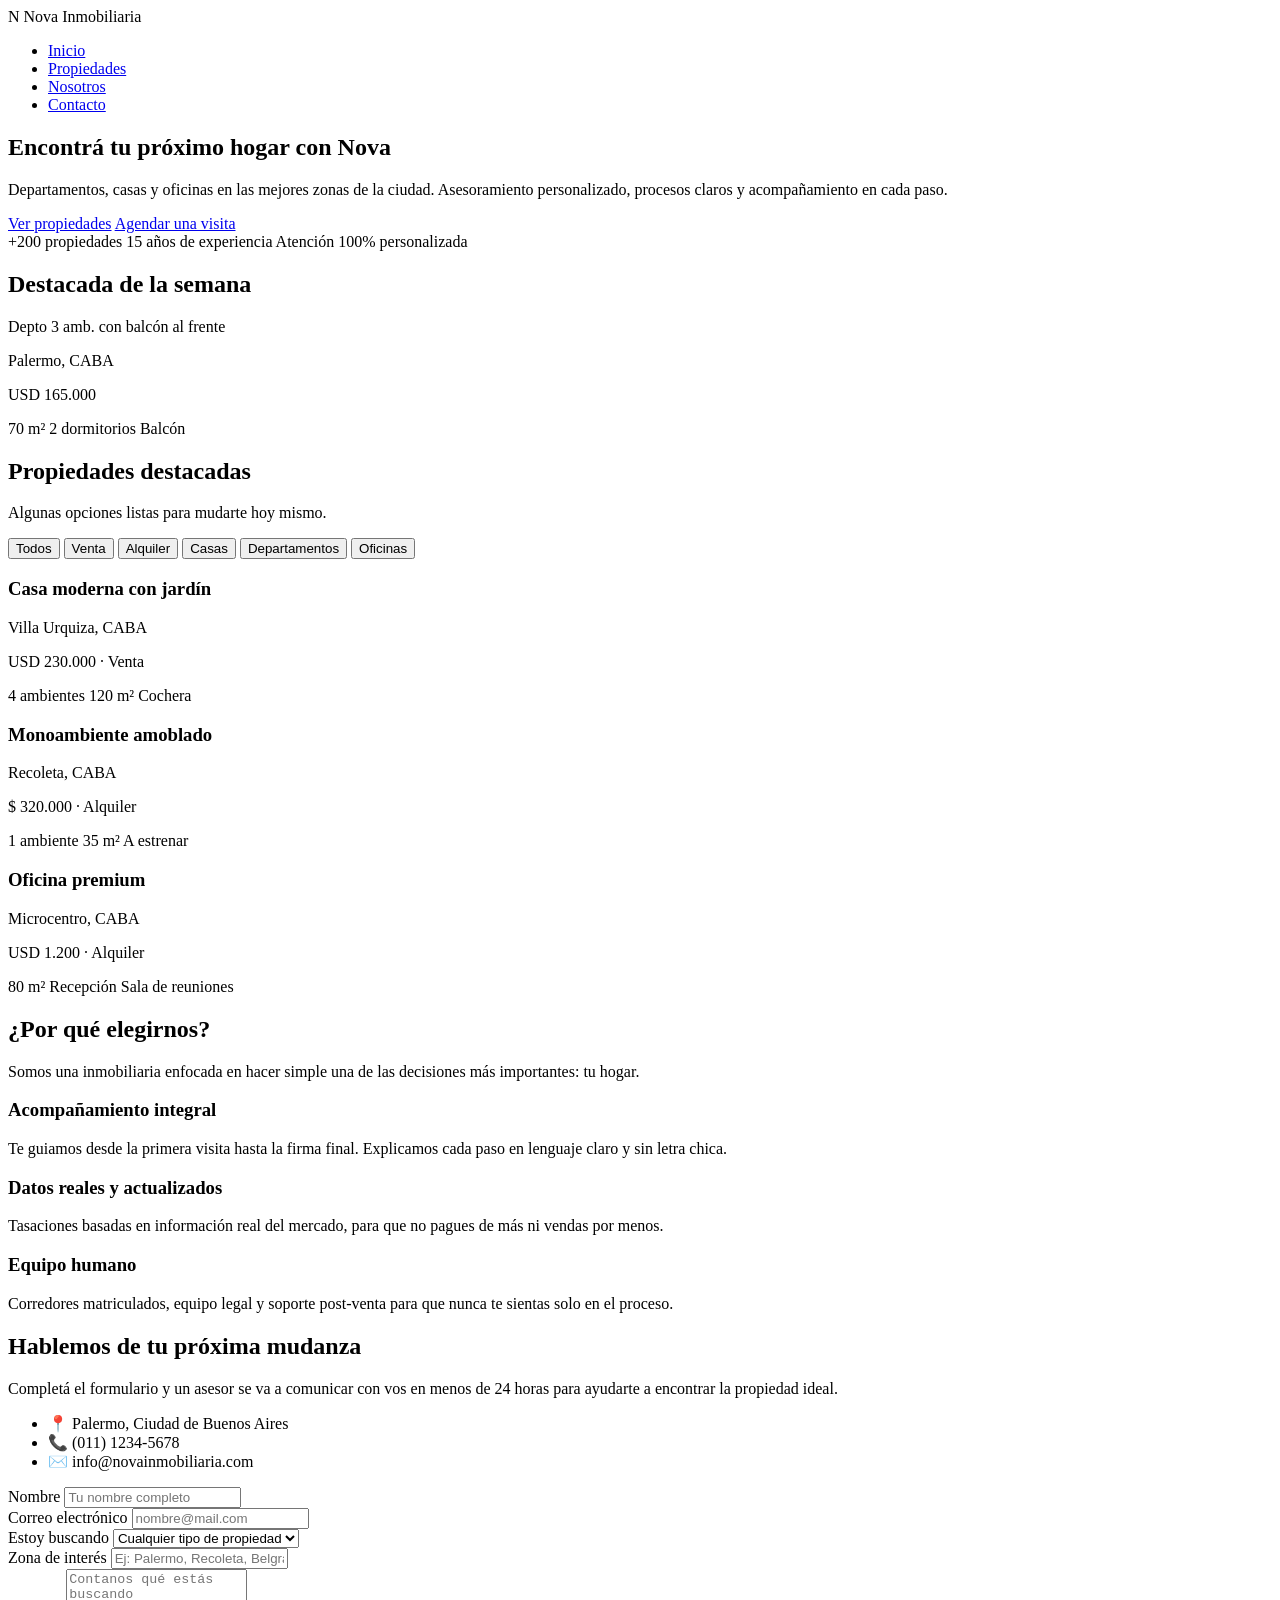
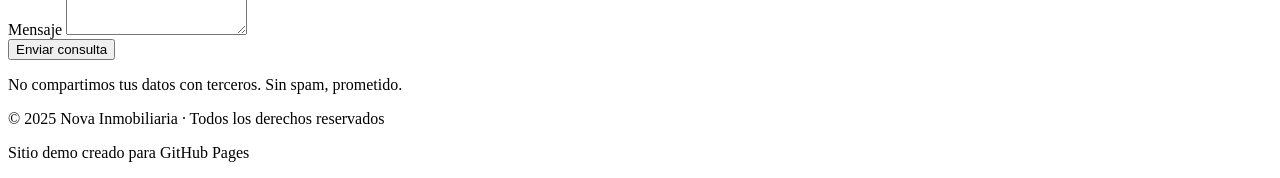
==== index.html @ 025285ea "Create index.html" ====
<!DOCTYPE html>
<html lang="es">
<head>
    <meta charset="UTF-8" />
    <meta name="viewport" content="width=device-width, initial-scale=1.0" />
    <title>Nova Inmobiliaria</title>
    <link rel="stylesheet" href="styles.css" />
    <!-- Google Fonts -->
    <link rel="preconnect" href="https://fonts.googleapis.com">
    <link rel="preconnect" href="https://fonts.gstatic.com" crossorigin>
    <link href="https://fonts.googleapis.com/css2?family=Poppins:wght@300;400;500;600;700&display=swap" rel="stylesheet">
</head>
<body>
    <!-- NAVBAR -->
    <header class="hero">
        <nav class="navbar">
            <div class="logo">
                <span class="logo-icon">N</span>
                <span class="logo-text">Nova Inmobiliaria</span>
            </div>
            <ul class="nav-links">
                <li><a href="#inicio">Inicio</a></li>
                <li><a href="#propiedades">Propiedades</a></li>
                <li><a href="#nosotros">Nosotros</a></li>
                <li><a href="#contacto">Contacto</a></li>
            </ul>
        </nav>

        <!-- HERO -->
        <section id="inicio" class="hero-content">
            <div class="hero-text">
                <h1>Encontrá tu próximo hogar con <span>Nova</span></h1>
                <p>
                    Departamentos, casas y oficinas en las mejores zonas de la ciudad.  
                    Asesoramiento personalizado, procesos claros y acompañamiento en cada paso.
                </p>
                <div class="hero-buttons">
                    <a href="#propiedades" class="btn primary">Ver propiedades</a>
                    <a href="#contacto" class="btn secondary">Agendar una visita</a>
                </div>
                <div class="hero-badges">
                    <span>+200 propiedades</span>
                    <span>15 años de experiencia</span>
                    <span>Atención 100% personalizada</span>
                </div>
            </div>
            <div class="hero-card">
                <div class="hero-card-image"></div>
                <div class="hero-card-body">
                    <h2>Destacada de la semana</h2>
                    <p class="hero-card-title">Depto 3 amb. con balcón al frente</p>
                    <p class="hero-card-location">Palermo, CABA</p>
                    <p class="hero-card-price">USD 165.000</p>
                    <div class="hero-card-tags">
                        <span>70 m²</span>
                        <span>2 dormitorios</span>
                        <span>Balcón</span>
                    </div>
                </div>
            </div>
        </section>
    </header>

    <main>
        <!-- PROPIEDADES -->
        <section id="propiedades" class="section properties">
            <div class="section-header">
                <h2>Propiedades destacadas</h2>
                <p>Algunas opciones listas para mudarte hoy mismo.</p>
            </div>

            <div class="filter-chip-container">
                <button class="chip chip-active">Todos</button>
                <button class="chip">Venta</button>
                <button class="chip">Alquiler</button>
                <button class="chip">Casas</button>
                <button class="chip">Departamentos</button>
                <button class="chip">Oficinas</button>
            </div>

            <div class="properties-grid">
                <!-- Card 1 -->
                <article class="property-card">
                    <div class="property-image property-image-1"></div>
                    <div class="property-body">
                        <h3>Casa moderna con jardín</h3>
                        <p class="property-location">Villa Urquiza, CABA</p>
                        <p class="property-price">USD 230.000 · Venta</p>
                        <div class="property-tags">
                            <span>4 ambientes</span>
                            <span>120 m²</span>
                            <span>Cochera</span>
                        </div>
                    </div>
                </article>

                <!-- Card 2 -->
                <article class="property-card">
                    <div class="property-image property-image-2"></div>
                    <div class="property-body">
                        <h3>Monoambiente amoblado</h3>
                        <p class="property-location">Recoleta, CABA</p>
                        <p class="property-price">$ 320.000 · Alquiler</p>
                        <div class="property-tags">
                            <span>1 ambiente</span>
                            <span>35 m²</span>
                            <span>A estrenar</span>
                        </div>
                    </div>
                </article>

                <!-- Card 3 -->
                <article class="property-card">
                    <div class="property-image property-image-3"></div>
                    <div class="property-body">
                        <h3>Oficina premium</h3>
                        <p class="property-location">Microcentro, CABA</p>
                        <p class="property-price">USD 1.200 · Alquiler</p>
                        <div class="property-tags">
                            <span>80 m²</span>
                            <span>Recepción</span>
                            <span>Sala de reuniones</span>
                        </div>
                    </div>
                </article>
            </div>
        </section>

        <!-- NOSOTROS -->
        <section id="nosotros" class="section about">
            <div class="section-header">
                <h2>¿Por qué elegirnos?</h2>
                <p>Somos una inmobiliaria enfocada en hacer simple una de las decisiones más importantes: tu hogar.</p>
            </div>

            <div class="about-grid">
                <div class="about-card">
                    <h3>Acompañamiento integral</h3>
                    <p>
                        Te guiamos desde la primera visita hasta la firma final.  
                        Explicamos cada paso en lenguaje claro y sin letra chica.
                    </p>
                </div>
                <div class="about-card">
                    <h3>Datos reales y actualizados</h3>
                    <p>
                        Tasaciones basadas en información real del mercado,  
                        para que no pagues de más ni vendas por menos.
                    </p>
                </div>
                <div class="about-card">
                    <h3>Equipo humano</h3>
                    <p>
                        Corredores matriculados, equipo legal y soporte post-venta  
                        para que nunca te sientas solo en el proceso.
                    </p>
                </div>
            </div>
        </section>

        <!-- CONTACTO -->
        <section id="contacto" class="section contact">
            <div class="contact-wrapper">
                <div class="contact-text">
                    <h2>Hablemos de tu próxima mudanza</h2>
                    <p>
                        Completá el formulario y un asesor se va a comunicar con vos 
                        en menos de 24 horas para ayudarte a encontrar la propiedad ideal.
                    </p>
                    <ul class="contact-list">
                        <li>📍 Palermo, Ciudad de Buenos Aires</li>
                        <li>📞 (011) 1234-5678</li>
                        <li>✉️ info@novainmobiliaria.com</li>
                    </ul>
                </div>

                <form class="contact-form">
                    <div class="form-row">
                        <div class="form-group">
                            <label for="nombre">Nombre</label>
                            <input type="text" id="nombre" name="nombre" placeholder="Tu nombre completo" required>
                        </div>
                        <div class="form-group">
                            <label for="email">Correo electrónico</label>
                            <input type="email" id="email" name="email" placeholder="nombre@mail.com" required>
                        </div>
                    </div>

                    <div class="form-row">
                        <div class="form-group">
                            <label for="tipo">Estoy buscando</label>
                            <select id="tipo" name="tipo">
                                <option value="cualquiera">Cualquier tipo de propiedad</option>
                                <option value="casa">Casa</option>
                                <option value="departamento">Departamento</option>
                                <option value="oficina">Oficina / Local</option>
                            </select>
                        </div>
                        <div class="form-group">
                            <label for="zona">Zona de interés</label>
                            <input type="text" id="zona" name="zona" placeholder="Ej: Palermo, Recoleta, Belgrano">
                        </div>
                    </div>

                    <div class="form-group">
                        <label for="mensaje">Mensaje</label>
                        <textarea id="mensaje" name="mensaje" rows="4" placeholder="Contanos qué estás buscando"></textarea>
                    </div>

                    <button type="submit" class="btn primary full-width">Enviar consulta</button>
                    <p class="form-note">No compartimos tus datos con terceros. Sin spam, prometido.</p>
                </form>
            </div>
        </section>
    </main>

    <footer class="footer">
        <p>© 2025 Nova Inmobiliaria · Todos los derechos reservados</p>
        <p class="footer-small">Sitio demo creado para GitHub Pages</p>
    </footer>
</body>
</html>
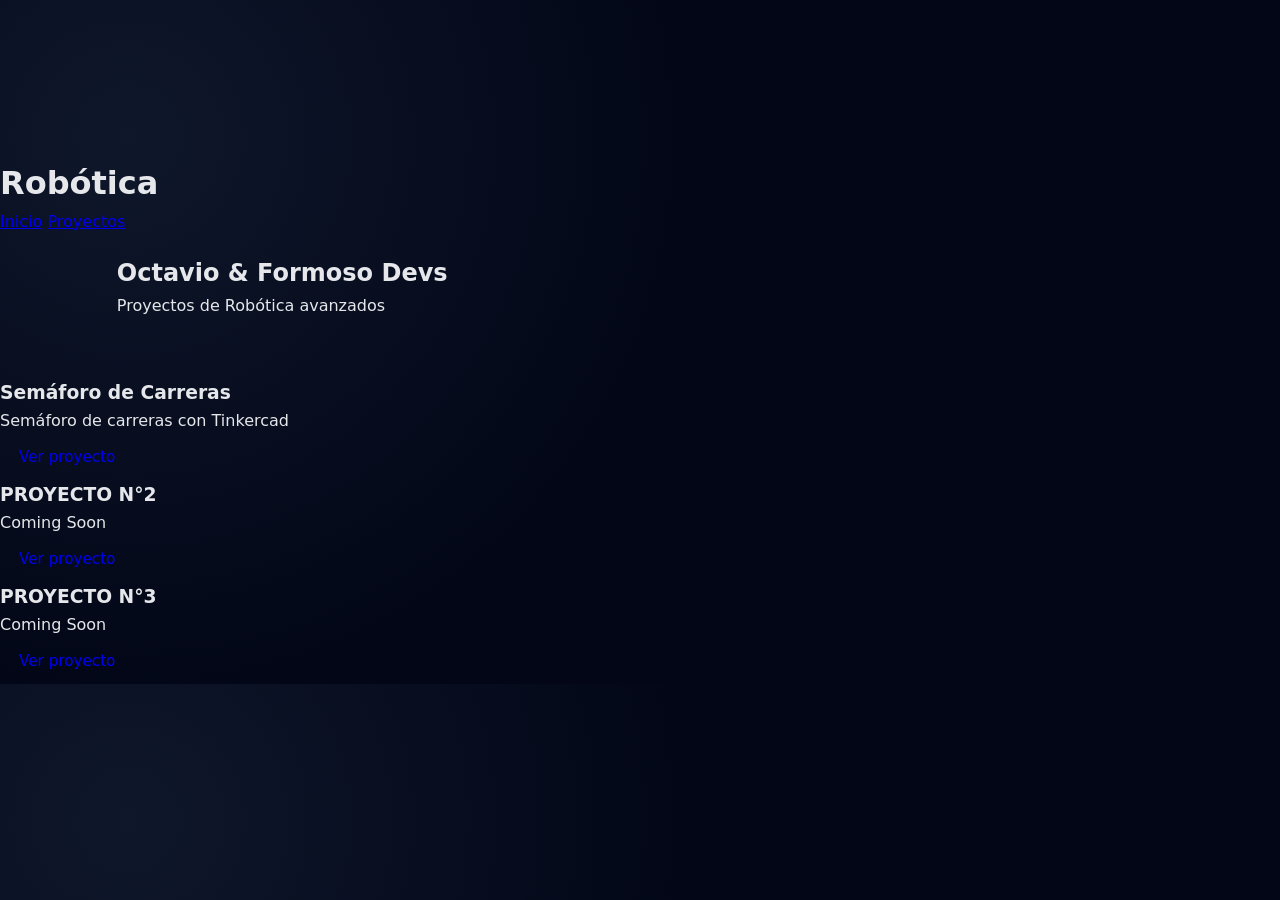
==== commit 91297bac: "Change title and branding from Nova Inmobiliaria to Robotics Studio" ====
--- a/index.html
+++ b/index.html
@@ -1,222 +1,53 @@
 <!DOCTYPE html>
 <html lang="es">
 <head>
-    <meta charset="UTF-8" />
-    <meta name="viewport" content="width=device-width, initial-scale=1.0" />
-    <title>Nova Inmobiliaria</title>
-    <link rel="stylesheet" href="styles.css" />
-    <!-- Google Fonts -->
-    <link rel="preconnect" href="https://fonts.googleapis.com">
-    <link rel="preconnect" href="https://fonts.gstatic.com" crossorigin>
-    <link href="https://fonts.googleapis.com/css2?family=Poppins:wght@300;400;500;600;700&display=swap" rel="stylesheet">
+  <meta charset="UTF-8">
+  <meta name="viewport" content="width=device-width, initial-scale=1.0">
+  <title>Robotics Studio</title>
+  <link rel="stylesheet" href="styles.css">
 </head>
 <body>
-    <!-- NAVBAR -->
-    <header class="hero">
-        <nav class="navbar">
-            <div class="logo">
-                <span class="logo-icon">N</span>
-                <span class="logo-text">Nova Inmobiliaria</span>
-            </div>
-            <ul class="nav-links">
-                <li><a href="#inicio">Inicio</a></li>
-                <li><a href="#propiedades">Propiedades</a></li>
-                <li><a href="#nosotros">Nosotros</a></li>
-                <li><a href="#contacto">Contacto</a></li>
-            </ul>
-        </nav>
 
-        <!-- HERO -->
-        <section id="inicio" class="hero-content">
-            <div class="hero-text">
-                <h1>Encontrá tu próximo hogar con <span>Nova</span></h1>
-                <p>
-                    Departamentos, casas y oficinas en las mejores zonas de la ciudad.  
-                    Asesoramiento personalizado, procesos claros y acompañamiento en cada paso.
-                </p>
-                <div class="hero-buttons">
-                    <a href="#propiedades" class="btn primary">Ver propiedades</a>
-                    <a href="#contacto" class="btn secondary">Agendar una visita</a>
-                </div>
-                <div class="hero-badges">
-                    <span>+200 propiedades</span>
-                    <span>15 años de experiencia</span>
-                    <span>Atención 100% personalizada</span>
-                </div>
-            </div>
-            <div class="hero-card">
-                <div class="hero-card-image"></div>
-                <div class="hero-card-body">
-                    <h2>Destacada de la semana</h2>
-                    <p class="hero-card-title">Depto 3 amb. con balcón al frente</p>
-                    <p class="hero-card-location">Palermo, CABA</p>
-                    <p class="hero-card-price">USD 165.000</p>
-                    <div class="hero-card-tags">
-                        <span>70 m²</span>
-                        <span>2 dormitorios</span>
-                        <span>Balcón</span>
-                    </div>
-                </div>
-            </div>
-        </section>
-    </header>
+<canvas id="bg"></canvas>
+<div class="cursor"></div>
 
-    <main>
-        <!-- PROPIEDADES -->
-        <section id="propiedades" class="section properties">
-            <div class="section-header">
-                <h2>Propiedades destacadas</h2>
-                <p>Algunas opciones listas para mudarte hoy mismo.</p>
-            </div>
+<header class="nav">
+  <h1 class="logo">Robótica</h1>
+  <nav>
+    <a href="#">Inicio</a>
+    <a href="#projects">Proyectos</a>
+  </nav>
+</header>
 
-            <div class="filter-chip-container">
-                <button class="chip chip-active">Todos</button>
-                <button class="chip">Venta</button>
-                <button class="chip">Alquiler</button>
-                <button class="chip">Casas</button>
-                <button class="chip">Departamentos</button>
-                <button class="chip">Oficinas</button>
-            </div>
+<section class="hero reveal">
+  <h2>Octavio & Formoso Devs</h2>
+  <p>Proyectos de Robótica avanzados</p>
+</section>
 
-            <div class="properties-grid">
-                <!-- Card 1 -->
-                <article class="property-card">
-                    <div class="property-image property-image-1"></div>
-                    <div class="property-body">
-                        <h3>Casa moderna con jardín</h3>
-                        <p class="property-location">Villa Urquiza, CABA</p>
-                        <p class="property-price">USD 230.000 · Venta</p>
-                        <div class="property-tags">
-                            <span>4 ambientes</span>
-                            <span>120 m²</span>
-                            <span>Cochera</span>
-                        </div>
-                    </div>
-                </article>
+<section id="projects" class="projects reveal">
+  <div class="grid">
 
-                <!-- Card 2 -->
-                <article class="property-card">
-                    <div class="property-image property-image-2"></div>
-                    <div class="property-body">
-                        <h3>Monoambiente amoblado</h3>
-                        <p class="property-location">Recoleta, CABA</p>
-                        <p class="property-price">$ 320.000 · Alquiler</p>
-                        <div class="property-tags">
-                            <span>1 ambiente</span>
-                            <span>35 m²</span>
-                            <span>A estrenar</span>
-                        </div>
-                    </div>
-                </article>
+    <div class="card">
+      <h3>Semáforo de Carreras</h3>
+      <p>Semáforo de carreras con Tinkercad</p>
+      <a href="proyecto1.html" class="btn">Ver proyecto</a>
+    </div>
 
-                <!-- Card 3 -->
-                <article class="property-card">
-                    <div class="property-image property-image-3"></div>
-                    <div class="property-body">
-                        <h3>Oficina premium</h3>
-                        <p class="property-location">Microcentro, CABA</p>
-                        <p class="property-price">USD 1.200 · Alquiler</p>
-                        <div class="property-tags">
-                            <span>80 m²</span>
-                            <span>Recepción</span>
-                            <span>Sala de reuniones</span>
-                        </div>
-                    </div>
-                </article>
-            </div>
-        </section>
+    <div class="card">
+      <h3>PROYECTO N°2</h3>
+      <p>Coming Soon</p>
+      <a href="#" class="btn">Ver proyecto</a>
+    </div>
 
-        <!-- NOSOTROS -->
-        <section id="nosotros" class="section about">
-            <div class="section-header">
-                <h2>¿Por qué elegirnos?</h2>
-                <p>Somos una inmobiliaria enfocada en hacer simple una de las decisiones más importantes: tu hogar.</p>
-            </div>
+    <div class="card">
+      <h3>PROYECTO N°3</h3>
+      <p>Coming Soon</p>
+      <a href="#" class="btn">Ver proyecto</a>
+    </div>
 
-            <div class="about-grid">
-                <div class="about-card">
-                    <h3>Acompañamiento integral</h3>
-                    <p>
-                        Te guiamos desde la primera visita hasta la firma final.  
-                        Explicamos cada paso en lenguaje claro y sin letra chica.
-                    </p>
-                </div>
-                <div class="about-card">
-                    <h3>Datos reales y actualizados</h3>
-                    <p>
-                        Tasaciones basadas en información real del mercado,  
-                        para que no pagues de más ni vendas por menos.
-                    </p>
-                </div>
-                <div class="about-card">
-                    <h3>Equipo humano</h3>
-                    <p>
-                        Corredores matriculados, equipo legal y soporte post-venta  
-                        para que nunca te sientas solo en el proceso.
-                    </p>
-                </div>
-            </div>
-        </section>
+  </div>
+</section>
 
-        <!-- CONTACTO -->
-        <section id="contacto" class="section contact">
-            <div class="contact-wrapper">
-                <div class="contact-text">
-                    <h2>Hablemos de tu próxima mudanza</h2>
-                    <p>
-                        Completá el formulario y un asesor se va a comunicar con vos 
-                        en menos de 24 horas para ayudarte a encontrar la propiedad ideal.
-                    </p>
-                    <ul class="contact-list">
-                        <li>📍 Palermo, Ciudad de Buenos Aires</li>
-                        <li>📞 (011) 1234-5678</li>
-                        <li>✉️ info@novainmobiliaria.com</li>
-                    </ul>
-                </div>
-
-                <form class="contact-form">
-                    <div class="form-row">
-                        <div class="form-group">
-                            <label for="nombre">Nombre</label>
-                            <input type="text" id="nombre" name="nombre" placeholder="Tu nombre completo" required>
-                        </div>
-                        <div class="form-group">
-                            <label for="email">Correo electrónico</label>
-                            <input type="email" id="email" name="email" placeholder="nombre@mail.com" required>
-                        </div>
-                    </div>
-
-                    <div class="form-row">
-                        <div class="form-group">
-                            <label for="tipo">Estoy buscando</label>
-                            <select id="tipo" name="tipo">
-                                <option value="cualquiera">Cualquier tipo de propiedad</option>
-                                <option value="casa">Casa</option>
-                                <option value="departamento">Departamento</option>
-                                <option value="oficina">Oficina / Local</option>
-                            </select>
-                        </div>
-                        <div class="form-group">
-                            <label for="zona">Zona de interés</label>
-                            <input type="text" id="zona" name="zona" placeholder="Ej: Palermo, Recoleta, Belgrano">
-                        </div>
-                    </div>
-
-                    <div class="form-group">
-                        <label for="mensaje">Mensaje</label>
-                        <textarea id="mensaje" name="mensaje" rows="4" placeholder="Contanos qué estás buscando"></textarea>
-                    </div>
-
-                    <button type="submit" class="btn primary full-width">Enviar consulta</button>
-                    <p class="form-note">No compartimos tus datos con terceros. Sin spam, prometido.</p>
-                </form>
-            </div>
-        </section>
-    </main>
-
-    <footer class="footer">
-        <p>© 2025 Nova Inmobiliaria · Todos los derechos reservados</p>
-        <p class="footer-small">Sitio demo creado para GitHub Pages</p>
-    </footer>
+<script src="script.js"></script>
 </body>
 </html>
--- a/styles.css
+++ b/styles.css
@@ -0,0 +1,582 @@
+/* VARIABLES Y ESTILOS GENERALES */
+
+:root {
+    --bg: #050816;
+    --bg-soft: #0b1120;
+    --card: #0f172a;
+    --primary: #34d399;
+    --primary-soft: rgba(52, 211, 153, 0.12);
+    --accent: #38bdf8;
+    --text: #e5e7eb;
+    --muted: #9ca3af;
+    --border: #1f2937;
+    --radius-lg: 18px;
+    --radius-xl: 24px;
+    --shadow-soft: 0 18px 40px rgba(0, 0, 0, 0.55);
+    --shadow-card: 0 18px 30px rgba(15, 23, 42, 0.65);
+}
+
+*,
+*::before,
+*::after {
+    box-sizing: border-box;
+    margin: 0;
+    padding: 0;
+}
+
+html {
+    scroll-behavior: smooth;
+}
+
+body {
+    font-family: "Poppins", system-ui, -apple-system, BlinkMacSystemFont, sans-serif;
+    background: radial-gradient(circle at 10% 20%, #0f172a 0, #020617 45%, #020617 100%);
+    color: var(--text);
+    line-height: 1.6;
+}
+
+/* UTILIDADES */
+
+.section {
+    padding: 80px 6vw;
+    max-width: 1200px;
+    margin: 0 auto;
+}
+
+.section-header {
+    text-align: center;
+    margin-bottom: 32px;
+}
+
+.section-header h2 {
+    font-size: 2rem;
+    margin-bottom: 8px;
+}
+
+.section-header p {
+    color: var(--muted);
+}
+
+/* NAVBAR & HERO */
+
+.hero {
+    padding: 20px 6vw 60px;
+    max-width: 1200px;
+    margin: 0 auto;
+}
+
+.navbar {
+    display: flex;
+    justify-content: space-between;
+    align-items: center;
+    margin-bottom: 28px;
+}
+
+.logo {
+    display: flex;
+    align-items: center;
+    gap: 10px;
+}
+
+.logo-icon {
+    width: 34px;
+    height: 34px;
+    border-radius: 12px;
+    background: linear-gradient(135deg, var(--primary), var(--accent));
+    display: inline-flex;
+    align-items: center;
+    justify-content: center;
+    font-weight: 700;
+    color: #020617;
+    box-shadow: 0 10px 25px rgba(52, 211, 153, 0.5);
+}
+
+.logo-text {
+    font-weight: 600;
+    letter-spacing: 0.04em;
+}
+
+.nav-links {
+    list-style: none;
+    display: flex;
+    gap: 24px;
+}
+
+.nav-links a {
+    text-decoration: none;
+    color: var(--muted);
+    font-size: 0.95rem;
+    position: relative;
+    transition: color 0.2s ease;
+}
+
+.nav-links a::after {
+    content: "";
+    position: absolute;
+    left: 0;
+    bottom: -4px;
+    width: 0;
+    height: 2px;
+    background: linear-gradient(90deg, var(--primary), var(--accent));
+    transition: width 0.2s ease;
+}
+
+.nav-links a:hover {
+    color: var(--text);
+}
+
+.nav-links a:hover::after {
+    width: 100%;
+}
+
+/* HERO CONTENT */
+
+.hero-content {
+    display: grid;
+    grid-template-columns: minmax(0, 1.3fr) minmax(0, 1fr);
+    gap: 32px;
+    align-items: center;
+    margin-top: 30px;
+}
+
+.hero-text h1 {
+    font-size: clamp(2.2rem, 3vw, 2.8rem);
+    margin-bottom: 14px;
+}
+
+.hero-text h1 span {
+    background: linear-gradient(135deg, var(--primary), var(--accent));
+    -webkit-background-clip: text;
+    color: transparent;
+}
+
+.hero-text p {
+    color: var(--muted);
+    max-width: 480px;
+    margin-bottom: 18px;
+}
+
+.hero-buttons {
+    display: flex;
+    flex-wrap: wrap;
+    gap: 12px;
+    margin-bottom: 16px;
+}
+
+.btn {
+    padding: 10px 18px;
+    border-radius: 999px;
+    border: 1px solid transparent;
+    font-size: 0.95rem;
+    cursor: pointer;
+    text-decoration: none;
+    display: inline-flex;
+    align-items: center;
+    justify-content: center;
+    gap: 6px;
+    transition: transform 0.15s ease, box-shadow 0.15s ease, background 0.15s ease, border-color 0.15s ease, color 0.15s ease;
+}
+
+.btn.primary {
+    background: linear-gradient(135deg, var(--primary), var(--accent));
+    color: #020617;
+    box-shadow: 0 10px 25px rgba(52, 211, 153, 0.5);
+}
+
+.btn.primary:hover {
+    transform: translateY(-1px);
+    box-shadow: 0 15px 35px rgba(52, 211, 153, 0.7);
+}
+
+.btn.secondary {
+    background: rgba(15, 23, 42, 0.8);
+    border-color: rgba(148, 163, 184, 0.5);
+    color: var(--text);
+}
+
+.btn.secondary:hover {
+    background: rgba(15, 23, 42, 1);
+    transform: translateY(-1px);
+}
+
+.btn.full-width {
+    width: 100%;
+}
+
+.hero-badges {
+    display: flex;
+    flex-wrap: wrap;
+    gap: 8px;
+    margin-top: 8px;
+}
+
+.hero-badges span {
+    font-size: 0.75rem;
+    padding: 6px 10px;
+    border-radius: 999px;
+    background: rgba(15, 23, 42, 0.9);
+    border: 1px solid rgba(148, 163, 184, 0.4);
+    color: var(--muted);
+}
+
+/* HERO CARD */
+
+.hero-card {
+    background: radial-gradient(circle at top left, rgba(56, 189, 248, 0.16), rgba(15, 23, 42, 1));
+    border-radius: 26px;
+    padding: 10px 10px 16px;
+    box-shadow: var(--shadow-soft);
+    border: 1px solid rgba(15, 23, 42, 0.9);
+}
+
+.hero-card-image {
+    height: 160px;
+    border-radius: 20px;
+    background-image: url("https://images.unsplash.com/photo-1600596542815-ffad4c1539a9?auto=format&fit=crop&w=900&q=80");
+    background-size: cover;
+    background-position: center;
+    margin-bottom: 12px;
+}
+
+.hero-card-body {
+    padding: 4px 4px 0;
+}
+
+.hero-card h2 {
+    font-size: 0.9rem;
+    text-transform: uppercase;
+    letter-spacing: 0.15em;
+    color: var(--muted);
+    margin-bottom: 6px;
+}
+
+.hero-card-title {
+    font-size: 1.05rem;
+    font-weight: 600;
+}
+
+.hero-card-location {
+    color: var(--muted);
+    font-size: 0.9rem;
+    margin-bottom: 4px;
+}
+
+.hero-card-price {
+    font-weight: 600;
+    margin-bottom: 6px;
+}
+
+.hero-card-tags {
+    display: flex;
+    flex-wrap: wrap;
+    gap: 6px;
+}
+
+.hero-card-tags span {
+    font-size: 0.75rem;
+    padding: 4px 8px;
+    border-radius: 999px;
+    background: rgba(15, 23, 42, 0.9);
+    border: 1px solid rgba(148, 163, 184, 0.4);
+    color: var(--muted);
+}
+
+/* PROPIEDADES */
+
+.filter-chip-container {
+    display: flex;
+    flex-wrap: wrap;
+    gap: 10px;
+    justify-content: center;
+    margin-bottom: 24px;
+}
+
+.chip {
+    border-radius: 999px;
+    padding: 6px 14px;
+    font-size: 0.85rem;
+    background: rgba(15, 23, 42, 0.8);
+    border: 1px solid rgba(148, 163, 184, 0.5);
+    color: var(--muted);
+    cursor: pointer;
+    transition: background 0.15s ease, color 0.15s ease, border-color 0.15s ease, transform 0.15s ease;
+}
+
+.chip:hover {
+    transform: translateY(-1px);
+}
+
+.chip-active {
+    background: var(--primary-soft);
+    border-color: var(--primary);
+    color: var(--text);
+}
+
+.properties-grid {
+    display: grid;
+    grid-template-columns: repeat(3, minmax(0, 1fr));
+    gap: 20px;
+}
+
+.property-card {
+    background: var(--card);
+    border-radius: var(--radius-lg);
+    overflow: hidden;
+    box-shadow: var(--shadow-card);
+    border: 1px solid rgba(30, 64, 175, 0.6);
+    transition: transform 0.18s ease, box-shadow 0.18s ease, border-color 0.18s ease;
+}
+
+.property-card:hover {
+    transform: translateY(-4px);
+    border-color: var(--primary);
+    box-shadow: 0 22px 40px rgba(15, 23, 42, 0.9);
+}
+
+.property-image {
+    height: 160px;
+    background-size: cover;
+    background-position: center;
+}
+
+.property-image-1 {
+    background-image: url("https://images.unsplash.com/photo-1600607687920-4e2a534a9ed9?auto=format&fit=crop&w=900&q=80");
+}
+
+.property-image-2 {
+    background-image: url("https://images.unsplash.com/photo-1512914890250-353c97c9e7e2?auto=format&fit=crop&w=900&q=80");
+}
+
+.property-image-3 {
+    background-image: url("https://images.unsplash.com/photo-1505693416388-ac5ce068fe85?auto=format&fit=crop&w=900&q=80");
+}
+
+.property-body {
+    padding: 14px 14px 16px;
+}
+
+.property-body h3 {
+    font-size: 1rem;
+    margin-bottom: 4px;
+}
+
+.property-location {
+    font-size: 0.9rem;
+    color: var(--muted);
+    margin-bottom: 6px;
+}
+
+.property-price {
+    font-size: 0.95rem;
+    font-weight: 500;
+    margin-bottom: 8px;
+}
+
+.property-tags {
+    display: flex;
+    flex-wrap: wrap;
+    gap: 6px;
+}
+
+.property-tags span {
+    font-size: 0.75rem;
+    padding: 4px 8px;
+    border-radius: 999px;
+    background: rgba(15, 23, 42, 0.9);
+    border: 1px solid rgba(148, 163, 184, 0.4);
+    color: var(--muted);
+}
+
+/* NOSOTROS */
+
+.about-grid {
+    display: grid;
+    grid-template-columns: repeat(3, minmax(0, 1fr));
+    gap: 18px;
+}
+
+.about-card {
+    background: var(--card);
+    padding: 18px;
+    border-radius: var(--radius-lg);
+    border: 1px solid var(--border);
+    box-shadow: var(--shadow-card);
+}
+
+.about-card h3 {
+    font-size: 1rem;
+    margin-bottom: 6px;
+}
+
+.about-card p {
+    font-size: 0.9rem;
+    color: var(--muted);
+}
+
+/* CONTACTO */
+
+.contact {
+    padding-bottom: 90px;
+}
+
+.contact-wrapper {
+    background: radial-gradient(circle at top left, rgba(52, 211, 153, 0.18), rgba(15, 23, 42, 1));
+    border-radius: var(--radius-xl);
+    padding: 28px 24px;
+    display: grid;
+    grid-template-columns: minmax(0, 1.1fr) minmax(0, 1.2fr);
+    gap: 24px;
+    box-shadow: var(--shadow-soft);
+    border: 1px solid rgba(30, 64, 175, 0.8);
+}
+
+.contact-text h2 {
+    font-size: 1.6rem;
+    margin-bottom: 6px;
+}
+
+.contact-text p {
+    color: var(--muted);
+    font-size: 0.95rem;
+    margin-bottom: 10px;
+}
+
+.contact-list {
+    list-style: none;
+    color: var(--text);
+    font-size: 0.9rem;
+}
+
+.contact-list li {
+    margin-bottom: 4px;
+}
+
+.contact-form {
+    background: rgba(15, 23, 42, 0.9);
+    padding: 18px 16px 16px;
+    border-radius: var(--radius-lg);
+    border: 1px solid rgba(30, 64, 175, 0.8);
+}
+
+.form-row {
+    display: grid;
+    grid-template-columns: repeat(2, minmax(0, 1fr));
+    gap: 12px;
+    margin-bottom: 12px;
+}
+
+.form-group {
+    display: flex;
+    flex-direction: column;
+    gap: 4px;
+    margin-bottom: 10px;
+}
+
+.form-group label {
+    font-size: 0.8rem;
+    color: var(--muted);
+}
+
+input,
+select,
+textarea {
+    background: rgba(15, 23, 42, 0.9);
+    border-radius: 10px;
+    border: 1px solid rgba(55, 65, 81, 0.9);
+    padding: 8px 10px;
+    color: var(--text);
+    font-family: inherit;
+    font-size: 0.9rem;
+    outline: none;
+    transition: border-color 0.15s ease, box-shadow 0.15s ease, background 0.15s ease;
+}
+
+input:focus,
+select:focus,
+textarea:focus {
+    border-color: var(--primary);
+    box-shadow: 0 0 0 1px rgba(52, 211, 153, 0.5);
+    background: rgba(15, 23, 42, 1);
+}
+
+textarea {
+    resize: vertical;
+    min-height: 80px;
+}
+
+.form-note {
+    margin-top: 6px;
+    font-size: 0.75rem;
+    color: var(--muted);
+}
+
+/* FOOTER */
+
+.footer {
+    border-top: 1px solid var(--border);
+    padding: 18px 6vw 26px;
+    text-align: center;
+    font-size: 0.8rem;
+    color: var(--muted);
+    background: radial-gradient(circle at top, rgba(30, 64, 175, 0.15), #020617 55%);
+}
+
+.footer-small {
+    font-size: 0.75rem;
+    opacity: 0.7;
+}
+
+/* RESPONSIVE */
+
+@media (max-width: 900px) {
+    .hero-content {
+        grid-template-columns: minmax(0, 1fr);
+    }
+
+    .hero-card {
+        max-width: 380px;
+        margin: 0 auto;
+    }
+
+    .properties-grid {
+        grid-template-columns: repeat(2, minmax(0, 1fr));
+    }
+
+    .about-grid {
+        grid-template-columns: repeat(2, minmax(0, 1fr));
+    }
+
+    .contact-wrapper {
+        grid-template-columns: minmax(0, 1fr);
+    }
+}
+
+@media (max-width: 700px) {
+    .navbar {
+        flex-direction: column;
+        align-items: flex-start;
+        gap: 10px;
+    }
+
+    .nav-links {
+        flex-wrap: wrap;
+        gap: 12px;
+        font-size: 0.9rem;
+    }
+
+    .section {
+        padding-inline: 5vw;
+    }
+
+    .properties-grid {
+        grid-template-columns: minmax(0, 1fr);
+    }
+
+    .about-grid {
+        grid-template-columns: minmax(0, 1fr);
+    }
+
+    .form-row {
+        grid-template-columns: minmax(0, 1fr);
+    }
+}
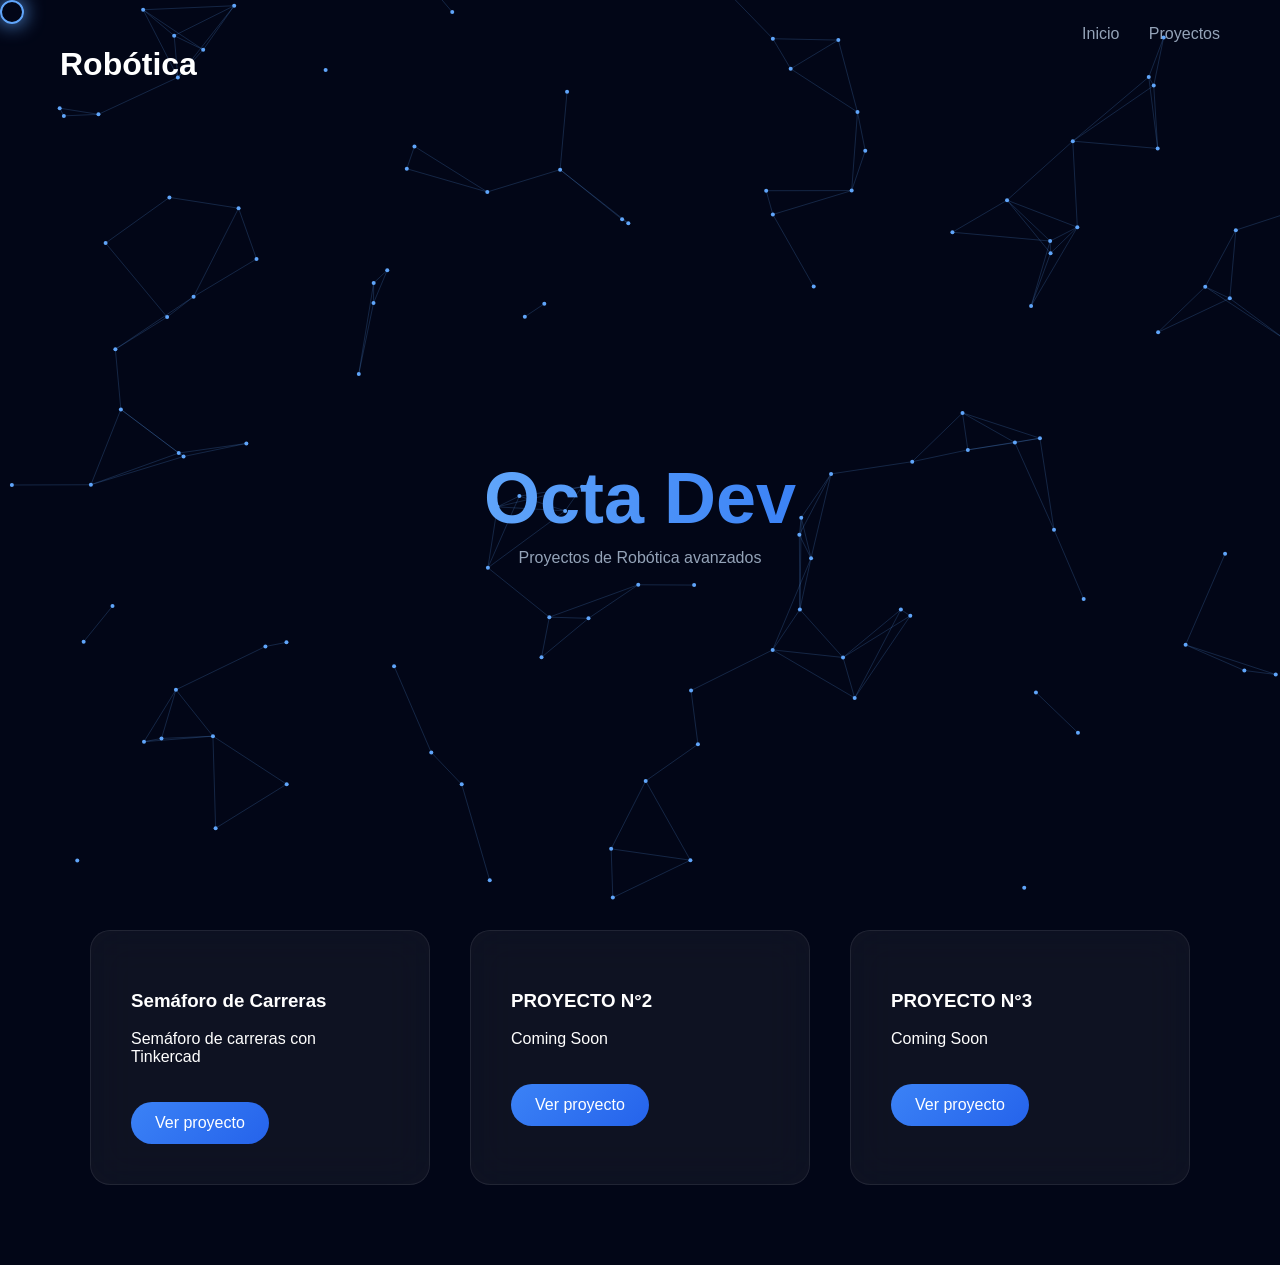
==== commit e00ef8a6: "Update header from 'Octavio & Formoso Devs' to 'Octa Dev'" ====
--- a/index.html
+++ b/index.html
@@ -20,7 +20,7 @@
 </header>
 
 <section class="hero reveal">
-  <h2>Octavio & Formoso Devs</h2>
+  <h2>Octa Dev</h2>
   <p>Proyectos de Robótica avanzados</p>
 </section>
 
--- a/styles.css
+++ b/styles.css
@@ -1,582 +1,144 @@
-/* VARIABLES Y ESTILOS GENERALES */
-
-:root {
-    --bg: #050816;
-    --bg-soft: #0b1120;
-    --card: #0f172a;
-    --primary: #34d399;
-    --primary-soft: rgba(52, 211, 153, 0.12);
-    --accent: #38bdf8;
-    --text: #e5e7eb;
-    --muted: #9ca3af;
-    --border: #1f2937;
-    --radius-lg: 18px;
-    --radius-xl: 24px;
-    --shadow-soft: 0 18px 40px rgba(0, 0, 0, 0.55);
-    --shadow-card: 0 18px 30px rgba(15, 23, 42, 0.65);
+body {
+  margin: 0;
+  font-family: -apple-system, BlinkMacSystemFont, sans-serif;
+  background: #020617;
+  color: white;
+  overflow-x: hidden;
 }
 
-*,
-*::before,
-*::after {
-    box-sizing: border-box;
-    margin: 0;
-    padding: 0;
+/* CANVAS */
+canvas {
+  position: fixed;
+  top: 0;
+  left: 0;
+  z-index: -1;
 }
 
-html {
-    scroll-behavior: smooth;
+/* NAV */
+.nav {
+  display: flex;
+  justify-content: space-between;
+  padding: 25px 60px;
 }
 
-body {
-    font-family: "Poppins", system-ui, -apple-system, BlinkMacSystemFont, sans-serif;
-    background: radial-gradient(circle at 10% 20%, #0f172a 0, #020617 45%, #020617 100%);
-    color: var(--text);
-    line-height: 1.6;
+.nav a {
+  color: #94a3b8;
+  text-decoration: none;
+  margin-left: 25px;
 }
 
-/* UTILIDADES */
-
-.section {
-    padding: 80px 6vw;
-    max-width: 1200px;
-    margin: 0 auto;
+.nav a:hover {
+  color: white;
 }
 
-.section-header {
-    text-align: center;
-    margin-bottom: 32px;
+/* HERO */
+.hero {
+  height: 80vh;
+  display: flex;
+  flex-direction: column;
+  justify-content: center;
+  align-items: center;
+  text-align: center;
 }
 
-.section-header h2 {
-    font-size: 2rem;
-    margin-bottom: 8px;
+.hero h2 {
+  font-size: 72px;
+  background: linear-gradient(90deg,#60a5fa,#3b82f6);
+  -webkit-background-clip: text;
+  -webkit-text-fill-color: transparent;
+}
+.hero h2 {
+  margin-bottom: 10px;
 }
 
-.section-header p {
-    color: var(--muted);
+.hero p {
+  margin-top: 0;
 }
 
-/* NAVBAR & HERO */
-
-.hero {
-    padding: 20px 6vw 60px;
-    max-width: 1200px;
-    margin: 0 auto;
+.hero p {
+  color: #94a3b8;
 }
 
-.navbar {
-    display: flex;
-    justify-content: space-between;
-    align-items: center;
-    margin-bottom: 28px;
+/* GRID */
+.projects {
+  display: flex;
+  justify-content: center;
+  padding: 80px 20px;
 }
 
-.logo {
-    display: flex;
-    align-items: center;
-    gap: 10px;
+.grid {
+  display: grid;
+  grid-template-columns: repeat(auto-fit, minmax(280px, 1fr));
+  gap: 40px;
+  max-width: 1100px;
+  width: 100%;
 }
 
-.logo-icon {
-    width: 34px;
-    height: 34px;
-    border-radius: 12px;
-    background: linear-gradient(135deg, var(--primary), var(--accent));
-    display: inline-flex;
-    align-items: center;
-    justify-content: center;
-    font-weight: 700;
-    color: #020617;
-    box-shadow: 0 10px 25px rgba(52, 211, 153, 0.5);
+/* CARD */
+.card {
+  background: rgba(255,255,255,0.05);
+  border-radius: 20px;
+  padding: 40px;
+  backdrop-filter: blur(20px);
+  border: 1px solid rgba(255,255,255,0.08);
+  transition: 0.4s;
 }
 
-.logo-text {
-    font-weight: 600;
-    letter-spacing: 0.04em;
+.card:hover {
+  transform: translateY(-12px) scale(1.03);
+  box-shadow: 0 25px 80px rgba(0,0,0,0.6);
 }
 
-.nav-links {
-    list-style: none;
-    display: flex;
-    gap: 24px;
+/* BOTÓN */
+.btn {
+  display: inline-block;
+  margin-top: 20px;
+  padding: 12px 24px;
+  border-radius: 999px;
+  background: linear-gradient(135deg,#3b82f6,#2563eb);
+  color: white;
+  text-decoration: none;
+  transition: 0.3s;
 }
 
-.nav-links a {
-    text-decoration: none;
-    color: var(--muted);
-    font-size: 0.95rem;
-    position: relative;
-    transition: color 0.2s ease;
+.btn:hover {
+  transform: translateY(-2px);
+  box-shadow: 0 10px 30px rgba(37,99,235,0.5);
 }
 
-.nav-links a::after {
-    content: "";
-    position: absolute;
-    left: 0;
-    bottom: -4px;
-    width: 0;
-    height: 2px;
-    background: linear-gradient(90deg, var(--primary), var(--accent));
-    transition: width 0.2s ease;
+/* CURSOR */
+.cursor {
+  width: 20px;
+  height: 20px;
+  border: 2px solid #60a5fa;
+  border-radius: 50%;
+  position: fixed;
+  pointer-events: none;
+  box-shadow: 0 0 20px #60a5fa;
 }
 
-.nav-links a:hover {
-    color: var(--text);
+/* SCROLL */
+.reveal {
+  opacity: 0;
+  transform: translateY(40px);
+  transition: 1s;
 }
 
-.nav-links a:hover::after {
-    width: 100%;
+.reveal.active {
+  opacity: 1;
+  transform: translateY(0);
 }
 
-/* HERO CONTENT */
-
-.hero-content {
-    display: grid;
-    grid-template-columns: minmax(0, 1.3fr) minmax(0, 1fr);
-    gap: 32px;
-    align-items: center;
-    margin-top: 30px;
+/* PROJECT */
+.project {
+  padding: 100px 50px;
+  text-align: center;
 }
 
-.hero-text h1 {
-    font-size: clamp(2.2rem, 3vw, 2.8rem);
-    margin-bottom: 14px;
+iframe {
+  width: 80%;
+  height: 400px;
+  margin-top: 20px;
+  border-radius: 15px;
+  border: none;
 }
-
-.hero-text h1 span {
-    background: linear-gradient(135deg, var(--primary), var(--accent));
-    -webkit-background-clip: text;
-    color: transparent;
-}
-
-.hero-text p {
-    color: var(--muted);
-    max-width: 480px;
-    margin-bottom: 18px;
-}
-
-.hero-buttons {
-    display: flex;
-    flex-wrap: wrap;
-    gap: 12px;
-    margin-bottom: 16px;
-}
-
-.btn {
-    padding: 10px 18px;
-    border-radius: 999px;
-    border: 1px solid transparent;
-    font-size: 0.95rem;
-    cursor: pointer;
-    text-decoration: none;
-    display: inline-flex;
-    align-items: center;
-    justify-content: center;
-    gap: 6px;
-    transition: transform 0.15s ease, box-shadow 0.15s ease, background 0.15s ease, border-color 0.15s ease, color 0.15s ease;
-}
-
-.btn.primary {
-    background: linear-gradient(135deg, var(--primary), var(--accent));
-    color: #020617;
-    box-shadow: 0 10px 25px rgba(52, 211, 153, 0.5);
-}
-
-.btn.primary:hover {
-    transform: translateY(-1px);
-    box-shadow: 0 15px 35px rgba(52, 211, 153, 0.7);
-}
-
-.btn.secondary {
-    background: rgba(15, 23, 42, 0.8);
-    border-color: rgba(148, 163, 184, 0.5);
-    color: var(--text);
-}
-
-.btn.secondary:hover {
-    background: rgba(15, 23, 42, 1);
-    transform: translateY(-1px);
-}
-
-.btn.full-width {
-    width: 100%;
-}
-
-.hero-badges {
-    display: flex;
-    flex-wrap: wrap;
-    gap: 8px;
-    margin-top: 8px;
-}
-
-.hero-badges span {
-    font-size: 0.75rem;
-    padding: 6px 10px;
-    border-radius: 999px;
-    background: rgba(15, 23, 42, 0.9);
-    border: 1px solid rgba(148, 163, 184, 0.4);
-    color: var(--muted);
-}
-
-/* HERO CARD */
-
-.hero-card {
-    background: radial-gradient(circle at top left, rgba(56, 189, 248, 0.16), rgba(15, 23, 42, 1));
-    border-radius: 26px;
-    padding: 10px 10px 16px;
-    box-shadow: var(--shadow-soft);
-    border: 1px solid rgba(15, 23, 42, 0.9);
-}
-
-.hero-card-image {
-    height: 160px;
-    border-radius: 20px;
-    background-image: url("https://images.unsplash.com/photo-1600596542815-ffad4c1539a9?auto=format&fit=crop&w=900&q=80");
-    background-size: cover;
-    background-position: center;
-    margin-bottom: 12px;
-}
-
-.hero-card-body {
-    padding: 4px 4px 0;
-}
-
-.hero-card h2 {
-    font-size: 0.9rem;
-    text-transform: uppercase;
-    letter-spacing: 0.15em;
-    color: var(--muted);
-    margin-bottom: 6px;
-}
-
-.hero-card-title {
-    font-size: 1.05rem;
-    font-weight: 600;
-}
-
-.hero-card-location {
-    color: var(--muted);
-    font-size: 0.9rem;
-    margin-bottom: 4px;
-}
-
-.hero-card-price {
-    font-weight: 600;
-    margin-bottom: 6px;
-}
-
-.hero-card-tags {
-    display: flex;
-    flex-wrap: wrap;
-    gap: 6px;
-}
-
-.hero-card-tags span {
-    font-size: 0.75rem;
-    padding: 4px 8px;
-    border-radius: 999px;
-    background: rgba(15, 23, 42, 0.9);
-    border: 1px solid rgba(148, 163, 184, 0.4);
-    color: var(--muted);
-}
-
-/* PROPIEDADES */
-
-.filter-chip-container {
-    display: flex;
-    flex-wrap: wrap;
-    gap: 10px;
-    justify-content: center;
-    margin-bottom: 24px;
-}
-
-.chip {
-    border-radius: 999px;
-    padding: 6px 14px;
-    font-size: 0.85rem;
-    background: rgba(15, 23, 42, 0.8);
-    border: 1px solid rgba(148, 163, 184, 0.5);
-    color: var(--muted);
-    cursor: pointer;
-    transition: background 0.15s ease, color 0.15s ease, border-color 0.15s ease, transform 0.15s ease;
-}
-
-.chip:hover {
-    transform: translateY(-1px);
-}
-
-.chip-active {
-    background: var(--primary-soft);
-    border-color: var(--primary);
-    color: var(--text);
-}
-
-.properties-grid {
-    display: grid;
-    grid-template-columns: repeat(3, minmax(0, 1fr));
-    gap: 20px;
-}
-
-.property-card {
-    background: var(--card);
-    border-radius: var(--radius-lg);
-    overflow: hidden;
-    box-shadow: var(--shadow-card);
-    border: 1px solid rgba(30, 64, 175, 0.6);
-    transition: transform 0.18s ease, box-shadow 0.18s ease, border-color 0.18s ease;
-}
-
-.property-card:hover {
-    transform: translateY(-4px);
-    border-color: var(--primary);
-    box-shadow: 0 22px 40px rgba(15, 23, 42, 0.9);
-}
-
-.property-image {
-    height: 160px;
-    background-size: cover;
-    background-position: center;
-}
-
-.property-image-1 {
-    background-image: url("https://images.unsplash.com/photo-1600607687920-4e2a534a9ed9?auto=format&fit=crop&w=900&q=80");
-}
-
-.property-image-2 {
-    background-image: url("https://images.unsplash.com/photo-1512914890250-353c97c9e7e2?auto=format&fit=crop&w=900&q=80");
-}
-
-.property-image-3 {
-    background-image: url("https://images.unsplash.com/photo-1505693416388-ac5ce068fe85?auto=format&fit=crop&w=900&q=80");
-}
-
-.property-body {
-    padding: 14px 14px 16px;
-}
-
-.property-body h3 {
-    font-size: 1rem;
-    margin-bottom: 4px;
-}
-
-.property-location {
-    font-size: 0.9rem;
-    color: var(--muted);
-    margin-bottom: 6px;
-}
-
-.property-price {
-    font-size: 0.95rem;
-    font-weight: 500;
-    margin-bottom: 8px;
-}
-
-.property-tags {
-    display: flex;
-    flex-wrap: wrap;
-    gap: 6px;
-}
-
-.property-tags span {
-    font-size: 0.75rem;
-    padding: 4px 8px;
-    border-radius: 999px;
-    background: rgba(15, 23, 42, 0.9);
-    border: 1px solid rgba(148, 163, 184, 0.4);
-    color: var(--muted);
-}
-
-/* NOSOTROS */
-
-.about-grid {
-    display: grid;
-    grid-template-columns: repeat(3, minmax(0, 1fr));
-    gap: 18px;
-}
-
-.about-card {
-    background: var(--card);
-    padding: 18px;
-    border-radius: var(--radius-lg);
-    border: 1px solid var(--border);
-    box-shadow: var(--shadow-card);
-}
-
-.about-card h3 {
-    font-size: 1rem;
-    margin-bottom: 6px;
-}
-
-.about-card p {
-    font-size: 0.9rem;
-    color: var(--muted);
-}
-
-/* CONTACTO */
-
-.contact {
-    padding-bottom: 90px;
-}
-
-.contact-wrapper {
-    background: radial-gradient(circle at top left, rgba(52, 211, 153, 0.18), rgba(15, 23, 42, 1));
-    border-radius: var(--radius-xl);
-    padding: 28px 24px;
-    display: grid;
-    grid-template-columns: minmax(0, 1.1fr) minmax(0, 1.2fr);
-    gap: 24px;
-    box-shadow: var(--shadow-soft);
-    border: 1px solid rgba(30, 64, 175, 0.8);
-}
-
-.contact-text h2 {
-    font-size: 1.6rem;
-    margin-bottom: 6px;
-}
-
-.contact-text p {
-    color: var(--muted);
-    font-size: 0.95rem;
-    margin-bottom: 10px;
-}
-
-.contact-list {
-    list-style: none;
-    color: var(--text);
-    font-size: 0.9rem;
-}
-
-.contact-list li {
-    margin-bottom: 4px;
-}
-
-.contact-form {
-    background: rgba(15, 23, 42, 0.9);
-    padding: 18px 16px 16px;
-    border-radius: var(--radius-lg);
-    border: 1px solid rgba(30, 64, 175, 0.8);
-}
-
-.form-row {
-    display: grid;
-    grid-template-columns: repeat(2, minmax(0, 1fr));
-    gap: 12px;
-    margin-bottom: 12px;
-}
-
-.form-group {
-    display: flex;
-    flex-direction: column;
-    gap: 4px;
-    margin-bottom: 10px;
-}
-
-.form-group label {
-    font-size: 0.8rem;
-    color: var(--muted);
-}
-
-input,
-select,
-textarea {
-    background: rgba(15, 23, 42, 0.9);
-    border-radius: 10px;
-    border: 1px solid rgba(55, 65, 81, 0.9);
-    padding: 8px 10px;
-    color: var(--text);
-    font-family: inherit;
-    font-size: 0.9rem;
-    outline: none;
-    transition: border-color 0.15s ease, box-shadow 0.15s ease, background 0.15s ease;
-}
-
-input:focus,
-select:focus,
-textarea:focus {
-    border-color: var(--primary);
-    box-shadow: 0 0 0 1px rgba(52, 211, 153, 0.5);
-    background: rgba(15, 23, 42, 1);
-}
-
-textarea {
-    resize: vertical;
-    min-height: 80px;
-}
-
-.form-note {
-    margin-top: 6px;
-    font-size: 0.75rem;
-    color: var(--muted);
-}
-
-/* FOOTER */
-
-.footer {
-    border-top: 1px solid var(--border);
-    padding: 18px 6vw 26px;
-    text-align: center;
-    font-size: 0.8rem;
-    color: var(--muted);
-    background: radial-gradient(circle at top, rgba(30, 64, 175, 0.15), #020617 55%);
-}
-
-.footer-small {
-    font-size: 0.75rem;
-    opacity: 0.7;
-}
-
-/* RESPONSIVE */
-
-@media (max-width: 900px) {
-    .hero-content {
-        grid-template-columns: minmax(0, 1fr);
-    }
-
-    .hero-card {
-        max-width: 380px;
-        margin: 0 auto;
-    }
-
-    .properties-grid {
-        grid-template-columns: repeat(2, minmax(0, 1fr));
-    }
-
-    .about-grid {
-        grid-template-columns: repeat(2, minmax(0, 1fr));
-    }
-
-    .contact-wrapper {
-        grid-template-columns: minmax(0, 1fr);
-    }
-}
-
-@media (max-width: 700px) {
-    .navbar {
-        flex-direction: column;
-        align-items: flex-start;
-        gap: 10px;
-    }
-
-    .nav-links {
-        flex-wrap: wrap;
-        gap: 12px;
-        font-size: 0.9rem;
-    }
-
-    .section {
-        padding-inline: 5vw;
-    }
-
-    .properties-grid {
-        grid-template-columns: minmax(0, 1fr);
-    }
-
-    .about-grid {
-        grid-template-columns: minmax(0, 1fr);
-    }
-
-    .form-row {
-        grid-template-columns: minmax(0, 1fr);
-    }
-}
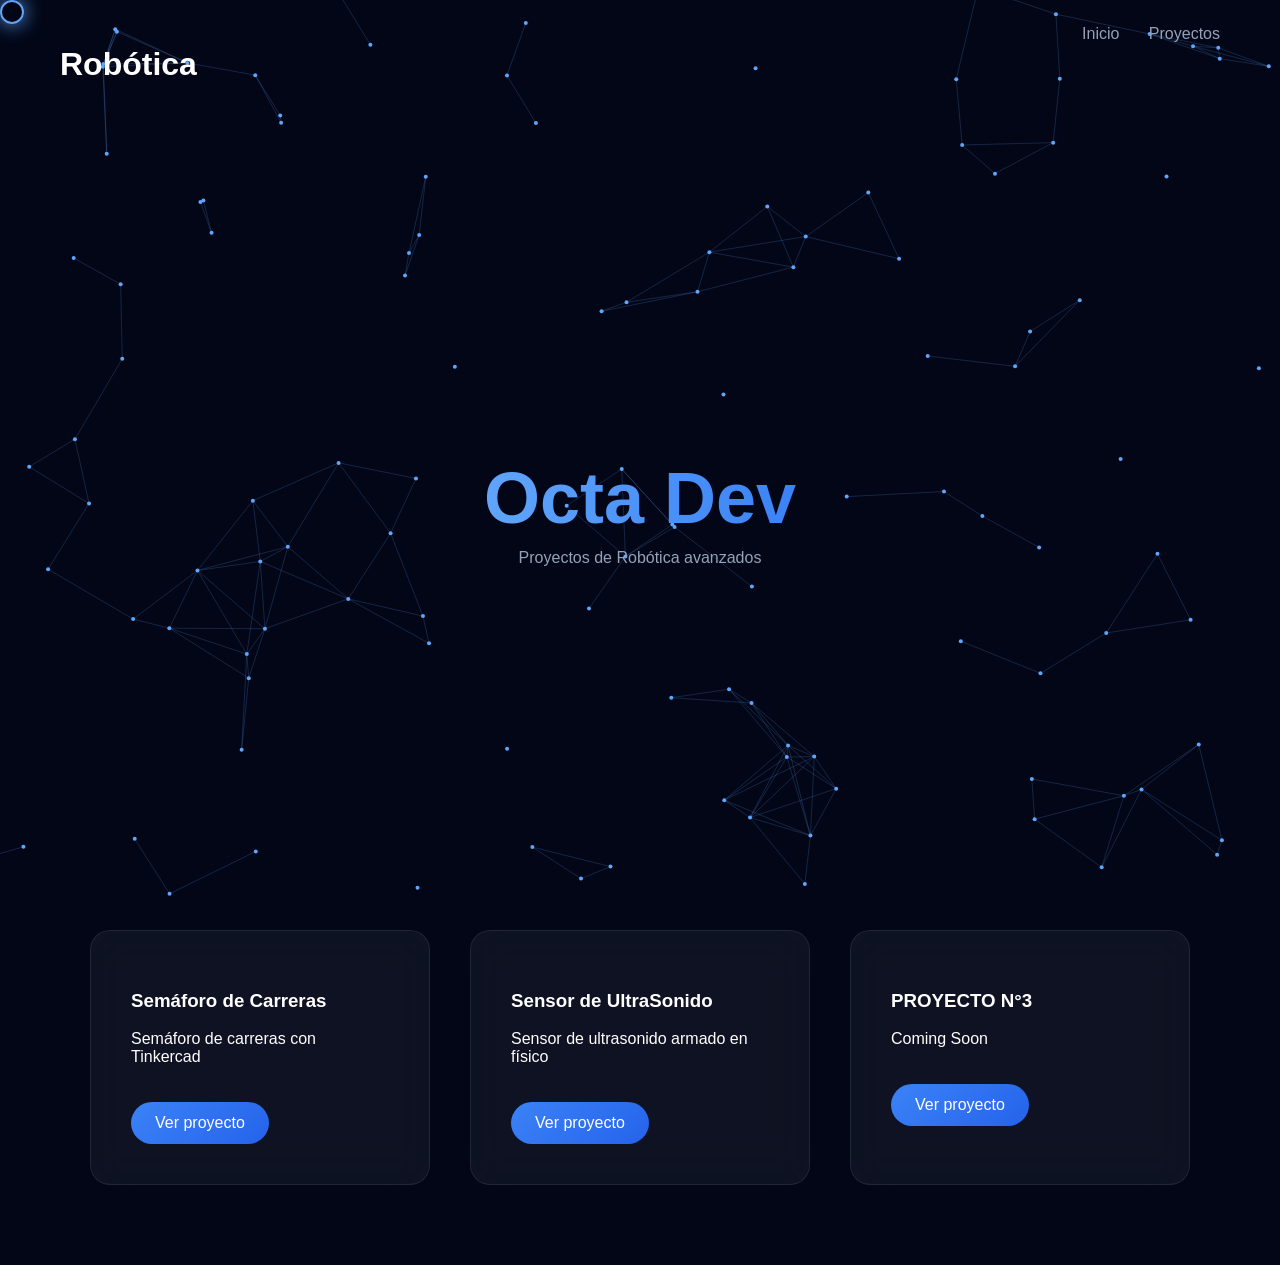
==== commit d9b6972a: "Update Proyecto 2 details in index.html" ====
--- a/index.html
+++ b/index.html
@@ -34,9 +34,9 @@
     </div>
 
     <div class="card">
-      <h3>PROYECTO N°2</h3>
-      <p>Coming Soon</p>
-      <a href="#" class="btn">Ver proyecto</a>
+      <h3>Sensor de UltraSonido</h3>
+      <p>Sensor de ultrasonido armado en físico</p>
+      <a href="proyecto2.html" class="btn">Ver proyecto</a>
     </div>
 
     <div class="card">
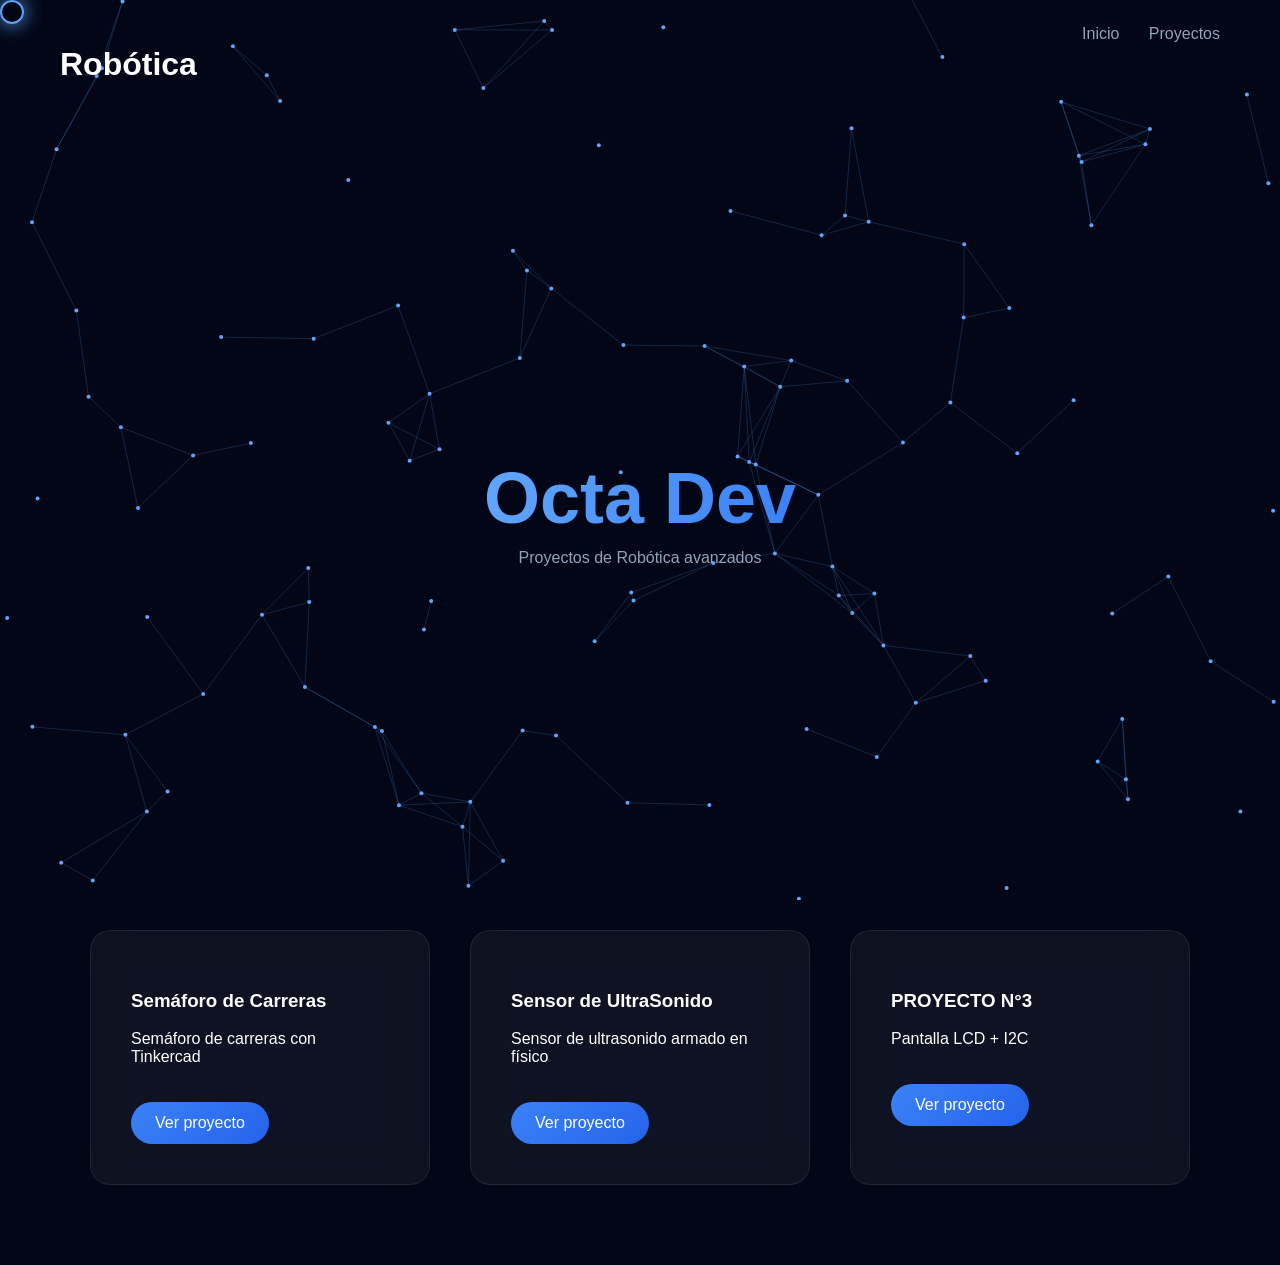
==== commit c30e54d3: "Update project 3 description and link" ====
--- a/index.html
+++ b/index.html
@@ -41,8 +41,8 @@
 
     <div class="card">
       <h3>PROYECTO N°3</h3>
-      <p>Coming Soon</p>
-      <a href="#" class="btn">Ver proyecto</a>
+      <p>Pantalla LCD + I2C</p>
+      <a href="proyecto3.html" class="btn">Ver proyecto</a>
     </div>
 
   </div>
